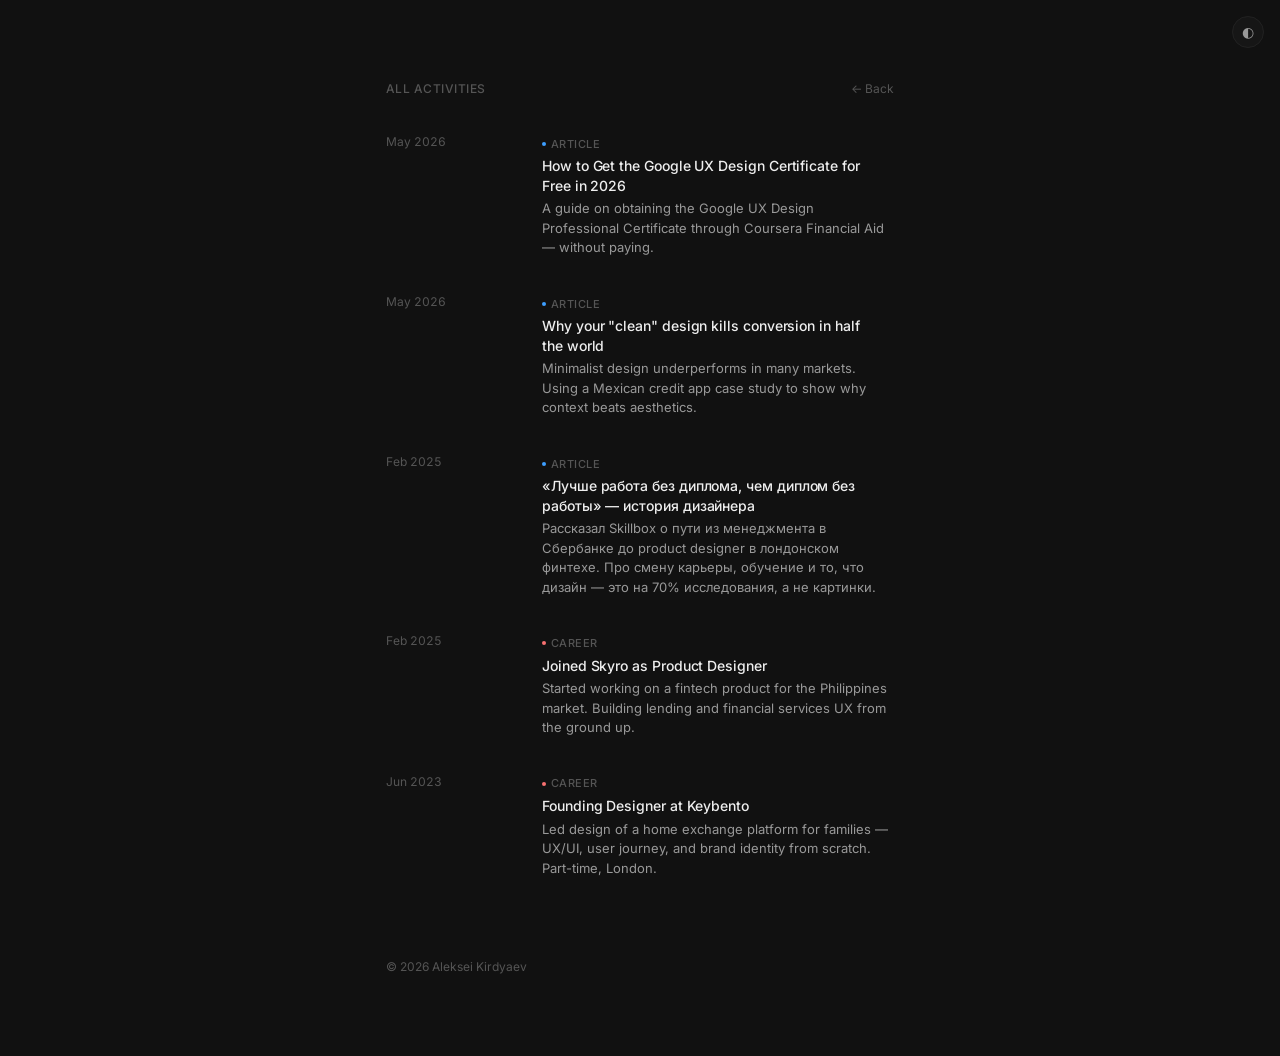
==== activities.html @ fc25049b "Last activities: show 5 + show all page, activities.html" ====
<!DOCTYPE html>
<html lang="en" data-theme="light">
<head>
  <meta charset="UTF-8" />
  <meta name="viewport" content="width=device-width, initial-scale=1.0" />
  <title>All activities — Aleksei Kirdyaev</title>
  <link rel="preconnect" href="https://fonts.googleapis.com" />
  <link rel="preconnect" href="https://fonts.gstatic.com" crossorigin />
  <link href="https://fonts.googleapis.com/css2?family=Inter:wght@300;400;500;600&display=swap" rel="stylesheet" />
  <link rel="stylesheet" href="style.css" />
</head>
<body data-page="activities">

  <header class="site-header">
    <button class="theme-toggle" id="themeToggle" aria-label="Toggle theme">
      <span class="theme-icon">◐</span>
    </button>
  </header>

  <div class="page-shell">
    <main class="homepage">

      <section class="activity">
        <div class="activity-header">
          <p class="section-label">All activities</p>
          <a href="index.html" class="back-link">← Back</a>
        </div>
        <div class="feed" id="feed">
          <div class="feed-loading">Loading…</div>
        </div>
      </section>

    </main>

    <footer class="site-footer">
      <p>© 2026 Aleksei Kirdyaev</p>
    </footer>
  </div>

  <script src="script.js"></script>
</body>
</html>
---- style.css ----
/* ─── Tokens ─────────────────────────────────────────────── */
:root {
  --foreground:   #111;
  --background:   #fff;
  --grey1:        #111;
  --grey2:        #555;
  --grey3:        #999;
  --border:       #e5e5e5;
  --wash1:        #e5e5e5;
  --wash2:        #f2f2f2;

  --spacing-xxs:  4px;
  --spacing-xs:   8px;
  --spacing-sm:   16px;
  --spacing-md:   24px;
  --spacing-lg:   32px;
  --spacing-xl:   48px;
  --spacing-xxl:  64px;

  --radius:       4px;
  --radius-md:    10px;
  --transition:   0.15s cubic-bezier(0.4, 0, 0.2, 1);
}

[data-theme="dark"] {
  --foreground:   #eee;
  --background:   #111;
  --grey1:        #eee;
  --grey2:        #999;
  --grey3:        #555;
  --border:       #222;
  --wash1:        #1a1a1a;
  --wash2:        #161616;
}

/* ─── Reset ──────────────────────────────────────────────── */
*, *::before, *::after { box-sizing: border-box; margin: 0; padding: 0; }

html {
  font-size: 14px;
  -webkit-font-smoothing: antialiased;
  scroll-behavior: smooth;
}

body {
  font-family: -apple-system, BlinkMacSystemFont, 'Inter', system-ui, sans-serif;
  background: var(--background);
  color: var(--foreground);
  line-height: 1.5;
  overflow-y: scroll;
  transition: background var(--transition), color var(--transition);
}

a {
  color: inherit;
  text-decoration: none;
}

/* ─── Page shell ─────────────────────────────────────────── */
.page-shell {
  max-width: 540px;
  margin: 0 auto;
  padding: 80px 16px;
}

/* ─── Header ─────────────────────────────────────────────── */
.site-header {
  position: fixed;
  top: 16px;
  right: 16px;
  z-index: 10;
}

.theme-toggle {
  background: var(--wash2);
  border: 1px solid var(--border);
  color: var(--grey2);
  width: 32px;
  height: 32px;
  border-radius: 50%;
  cursor: pointer;
  font-size: 14px;
  display: flex;
  align-items: center;
  justify-content: center;
  transition: var(--transition);
}

.theme-toggle:hover {
  background: var(--wash1);
  color: var(--grey1);
}

/* ─── Homepage ───────────────────────────────────────────── */
.homepage {
  display: flex;
  flex-direction: column;
  gap: var(--spacing-xxl);
}

/* ─── Hero ───────────────────────────────────────────────── */
.hero {
  display: flex;
  flex-direction: column;
  gap: var(--spacing-lg);
}

.hero-identity {
  display: flex;
  align-items: center;
  gap: var(--spacing-md);
}

.avatar {
  width: 92px;
  height: 92px;
  border-radius: var(--radius-md);
  overflow: hidden;
  flex-shrink: 0;
  background: var(--wash2);
}

.avatar img {
  width: 100%;
  height: 100%;
  object-fit: cover;
  filter: grayscale(100%);
}

.hero-text {
  display: flex;
  flex-direction: column;
  gap: var(--spacing-xxs);
}

.hero-name {
  font-size: 16px;
  font-weight: 500;
  line-height: 1;
  color: var(--grey1);
  letter-spacing: -0.02em;
}

.hero-role {
  font-size: 14px;
  font-weight: 400;
  color: var(--grey2);
  letter-spacing: -0.005em;
}

/* ─── About ──────────────────────────────────────────────── */
.about {
  display: flex;
  flex-direction: column;
  gap: var(--spacing-sm);
}

.about-text {
  font-size: 14px;
  font-weight: 400;
  line-height: 1.6;
  color: var(--grey1);
  letter-spacing: -0.005em;
}

.about-text a {
  color: var(--grey1);
  border-bottom: 1px solid var(--border);
  transition: border-color var(--transition);
}

.about-text a:hover {
  border-color: var(--grey1);
}

/* ─── Section title ──────────────────────────────────────── */
.section-label {
  font-size: 12px;
  font-weight: 500;
  color: var(--grey3);
  letter-spacing: 0.04em;
  text-transform: uppercase;
  margin-bottom: var(--spacing-sm);
}

/* ─── Experience / Timeline ──────────────────────────────── */
.experience {
  display: flex;
  flex-direction: column;
}

.timeline {
  display: flex;
  flex-direction: column;
  row-gap: var(--spacing-sm);
}

.timeline-item {
  display: grid;
  grid-template-columns: 140px 1fr;
  gap: 0 var(--spacing-sm);
  padding: var(--spacing-xs) 0;
}

.timeline-period {
  font-size: 12px;
  color: var(--grey3);
  padding-top: 2px;
  font-variant-numeric: tabular-nums;
}

.timeline-role {
  font-size: 14px;
  font-weight: 500;
  color: var(--grey1);
  margin-bottom: var(--spacing-xxs);
  letter-spacing: -0.005em;
}

.timeline-company {
  font-size: 13px;
  font-weight: 400;
  color: var(--grey2);
}

/* ─── Toolbox ─────────────────────────────────────────────── */
.toolbox {
  display: flex;
  flex-direction: column;
}

.toolbox-row {
  display: grid;
  grid-template-columns: 140px 1fr;
  gap: 0 var(--spacing-sm);
  padding: var(--spacing-sm) 0;
  align-items: center;
}

.toolbox-label {
  font-size: 13px;
  color: var(--grey3);
}

.tool-icons {
  display: flex;
  align-items: center;
  gap: 12px;
  flex-wrap: nowrap;
}

.tool-icon {
  position: relative;
  display: flex;
  align-items: center;
  justify-content: center;
  flex-shrink: 0;
}

.tool-icon img {
  width: 20px;
  height: 20px;
  display: block;
  filter: grayscale(1) opacity(0.35);
  transition: filter var(--transition);
}

.tool-icon:hover img {
  filter: none;
}

[data-theme="dark"] .tool-icon img {
  filter: grayscale(1) invert(1) opacity(0.45);
}

[data-theme="dark"] .tool-icon:hover img {
  filter: invert(0);
}

/* Tooltip */
.tool-icon::after {
  content: attr(title);
  position: absolute;
  bottom: calc(100% + 6px);
  left: 50%;
  transform: translateX(-50%);
  background: var(--grey1);
  color: var(--background);
  font-size: 11px;
  font-weight: 500;
  white-space: nowrap;
  padding: 3px 7px;
  border-radius: 4px;
  pointer-events: none;
  opacity: 0;
  transition: opacity var(--transition);
}

.tool-icon:hover::after {
  opacity: 1;
}

/* ─── Contact ────────────────────────────────────────────── */
.contact {
  display: flex;
  flex-direction: column;
}

.contact-list {
  display: flex;
  flex-direction: column;
}

.contact-row {
  display: grid;
  grid-template-columns: 140px 1fr;
  gap: 0 var(--spacing-sm);
  padding: var(--spacing-xs) 0;
  align-items: baseline;
}

.contact-label {
  font-size: 13px;
  color: var(--grey3);
}

.contact-link {
  font-size: 14px;
  font-weight: 400;
  color: var(--grey1);
  letter-spacing: -0.005em;
  transition: color var(--transition);
}

.contact-link:hover {
  color: var(--grey2);
}

/* ─── Moodboards ─────────────────────────────────────────── */
.moodboards {
  display: flex;
  flex-direction: column;
  animation: fadeUp 0.4s ease both;
  animation-delay: 0.19s;
}

.arena-channels {
  display: flex;
  flex-direction: column;
  gap: var(--spacing-md);
}

.arena-channel {
  display: flex;
  flex-direction: column;
  gap: var(--spacing-xs);
}

.arena-channel-meta {
  display: grid;
  grid-template-columns: 140px 1fr;
  gap: 0 var(--spacing-sm);
  align-items: baseline;
}

.arena-channel-period {
  font-size: 12px;
  color: var(--grey3);
}

.arena-channel-title {
  font-size: 14px;
  font-weight: 500;
  color: var(--grey1);
  letter-spacing: -0.005em;
  display: flex;
  align-items: center;
  gap: 4px;
  transition: color var(--transition);
}

.arena-channel-title:hover {
  color: var(--grey2);
}

.arena-channel-count {
  font-size: 13px;
  color: var(--grey3);
  font-weight: 400;
}

.arena-scroll {
  display: flex;
  gap: var(--spacing-xs);
  overflow-x: auto;
  padding-bottom: 4px;
  scrollbar-width: none;
  -webkit-overflow-scrolling: touch;
  /* break out of page-shell */
  margin-left: calc(50% - 50vw);
  margin-right: calc(50% - 50vw);
  padding-left: calc(50vw - 270px);
  padding-right: 32px;
}

.arena-scroll::-webkit-scrollbar {
  display: none;
}

.arena-thumb-link {
  display: block;
  flex-shrink: 0;
}

.arena-thumb {
  width: 200px;
  height: 220px;
  border-radius: var(--radius-md);
  object-fit: cover;
  flex-shrink: 0;
  background: var(--wash2);
  display: block;
  transition: opacity var(--transition);
  box-shadow: inset 0 0 0 1px rgba(0,0,0,0.07);
}

.arena-thumb-link:hover .arena-thumb {
  opacity: 0.85;
}

.arena-thumb-placeholder {
  width: 200px;
  height: 220px;
  border-radius: var(--radius-md);
  background: var(--wash2);
  flex-shrink: 0;
}

/* ─── Activity Feed ──────────────────────────────────────── */
.activity {
  display: flex;
  flex-direction: column;
}

.activity-header {
  display: flex;
  align-items: baseline;
  justify-content: space-between;
  margin-bottom: var(--spacing-sm);
}

.activity-header .section-label {
  margin-bottom: 0;
}

.activity-updated {
  font-size: 11px;
  color: var(--grey3);
}

.feed {
  display: flex;
  flex-direction: column;
}

.feed-item {
  display: grid;
  grid-template-columns: 140px 1fr;
  gap: 0 var(--spacing-sm);
  padding: var(--spacing-sm) 0;
}

.feed-item.is-link {
  cursor: pointer;
}

.feed-item.is-link:hover .feed-title {
  color: var(--grey2);
}

.feed-date {
  font-size: 12px;
  color: var(--grey3);
  padding-top: 3px;
  font-variant-numeric: tabular-nums;
}

.feed-type-badge {
  display: inline-flex;
  align-items: center;
  gap: 5px;
  font-size: 11px;
  font-weight: 500;
  letter-spacing: 0.04em;
  text-transform: uppercase;
  color: var(--grey3);
  margin-bottom: 4px;
}

.feed-type-dot {
  width: 4px;
  height: 4px;
  border-radius: 50%;
  flex-shrink: 0;
}

.type-article  .feed-type-dot { background: #3e9fff; }
.type-talk     .feed-type-dot { background: #a78bfa; }
.type-case     .feed-type-dot { background: #f09637; }
.type-ai       .feed-type-dot { background: #34d399; }
.type-mentorship .feed-type-dot { background: #fb923c; }
.type-career   .feed-type-dot { background: #f87171; }
.type-award    .feed-type-dot { background: #fbbf24; }

.feed-title {
  font-size: 14px;
  font-weight: 500;
  color: var(--grey1);
  line-height: 1.4;
  margin-bottom: 4px;
  letter-spacing: -0.005em;
  display: flex;
  align-items: baseline;
  gap: 4px;
  transition: color var(--transition);
}

.feed-title-arrow {
  font-size: 11px;
  color: var(--grey3);
  opacity: 0;
  transition: opacity var(--transition), transform var(--transition);
  flex-shrink: 0;
}

.feed-item.is-link:hover .feed-title-arrow {
  opacity: 1;
  transform: translate(2px, -1px);
}

.feed-desc {
  font-size: 13px;
  font-weight: 400;
  color: var(--grey2);
  line-height: 1.5;
}

.feed-loading {
  color: var(--grey3);
  font-size: 13px;
  padding: var(--spacing-sm) 0;
}

/* ─── Show more / Back ───────────────────────────────────── */
.show-more {
  display: inline-block;
  margin-top: var(--spacing-sm);
  font-size: 13px;
  color: var(--grey2);
  transition: color var(--transition);
}

.show-more:hover {
  color: var(--grey1);
}

.back-link {
  font-size: 12px;
  color: var(--grey3);
  transition: color var(--transition);
}

.back-link:hover {
  color: var(--grey1);
}

/* ─── Footer ─────────────────────────────────────────────── */
.site-footer {
  padding-top: var(--spacing-xxl);
  font-size: 12px;
  color: var(--grey3);
}

/* ─── Entrance animation ─────────────────────────────────── */
@keyframes fadeUp {
  from { opacity: 0; transform: translateY(8px); }
  to   { opacity: 1; transform: translateY(0); }
}

.hero       { animation: fadeUp 0.4s ease both; }
.about      { animation: fadeUp 0.4s ease both; animation-delay: 0.06s; }
.experience { animation: fadeUp 0.4s ease both; animation-delay: 0.10s; }
.toolbox    { animation: fadeUp 0.4s ease both; animation-delay: 0.13s; }
.contact    { animation: fadeUp 0.4s ease both; animation-delay: 0.16s; }
.activity   { animation: fadeUp 0.4s ease both; animation-delay: 0.20s; }

/* ─── Responsive ─────────────────────────────────────────── */
@media (max-width: 480px) {
  .page-shell {
    padding: 48px 16px;
  }

  .feed-item,
  .timeline-item {
    grid-template-columns: 1fr;
    gap: 4px 0;
  }
}
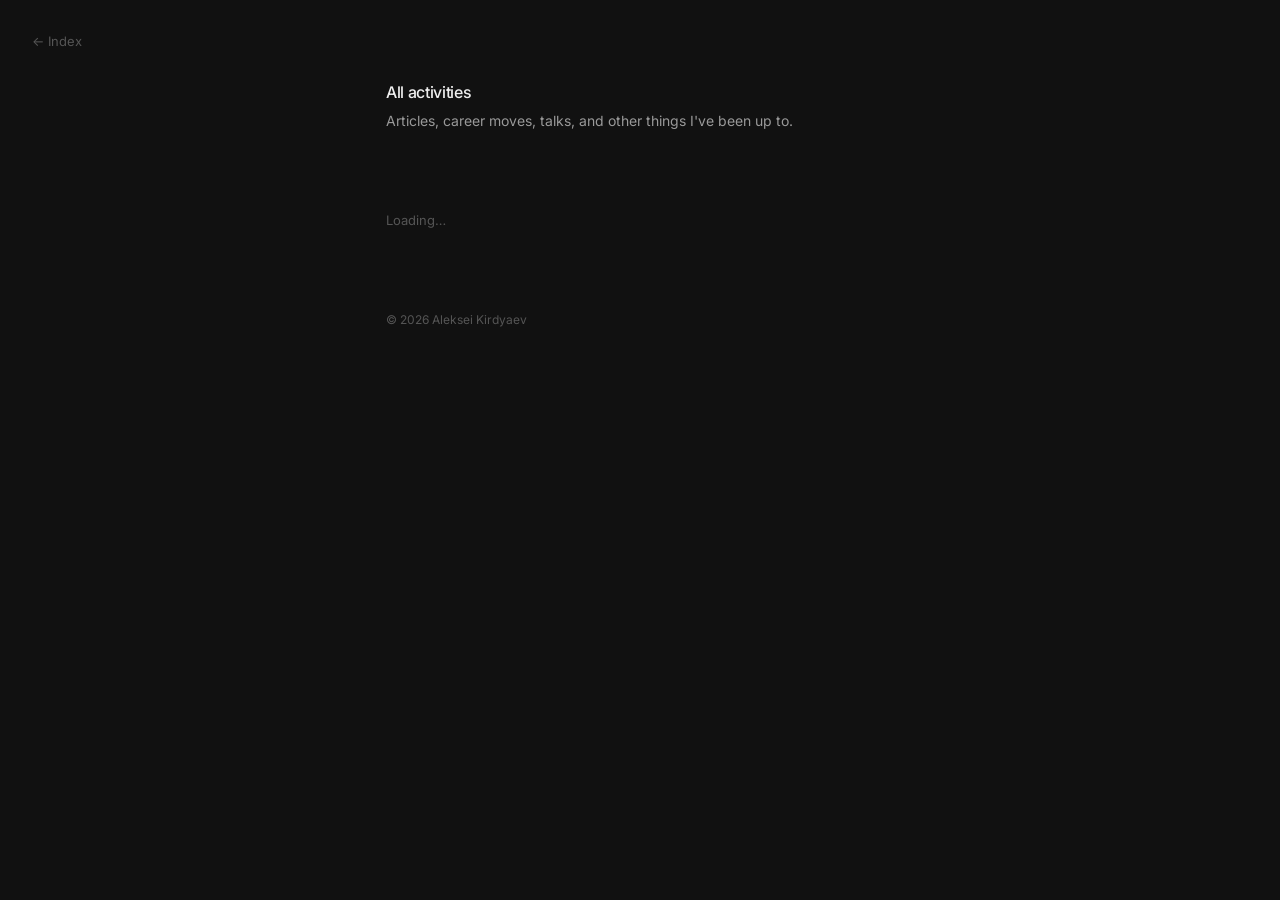
==== commit f55ac025: "Activities page: clean list format matching hamzaalabou style" ====
--- a/activities.html
+++ b/activities.html
@@ -11,26 +11,18 @@
 </head>
 <body data-page="activities">
 
-  <header class="site-header">
-    <button class="theme-toggle" id="themeToggle" aria-label="Toggle theme">
-      <span class="theme-icon">◐</span>
-    </button>
-  </header>
+  <a href="index.html" class="activities-back">← Index</a>
 
-  <div class="page-shell">
-    <main class="homepage">
+  <div class="activities-shell">
 
-      <section class="activity">
-        <div class="activity-header">
-          <p class="section-label">All activities</p>
-          <a href="index.html" class="back-link">← Back</a>
-        </div>
-        <div class="feed" id="feed">
-          <div class="feed-loading">Loading…</div>
-        </div>
-      </section>
+    <div class="activities-intro">
+      <h1 class="activities-title">All activities</h1>
+      <p class="activities-subtitle">Articles, career moves, talks, and other things I've been up to.</p>
+    </div>
 
-    </main>
+    <div class="activities-list" id="feed">
+      <div class="feed-loading">Loading…</div>
+    </div>
 
     <footer class="site-footer">
       <p>© 2026 Aleksei Kirdyaev</p>
--- a/style.css
+++ b/style.css
@@ -551,6 +551,79 @@
   padding: var(--spacing-sm) 0;
 }
 
+/* ─── Activities page ────────────────────────────────────── */
+.activities-back {
+  position: fixed;
+  top: 32px;
+  left: 32px;
+  font-size: 13px;
+  color: var(--grey3);
+  transition: color var(--transition);
+  z-index: 10;
+}
+
+.activities-back:hover {
+  color: var(--grey1);
+}
+
+.activities-shell {
+  max-width: 540px;
+  margin: 0 auto;
+  padding: 80px 16px;
+}
+
+.activities-intro {
+  margin-bottom: var(--spacing-xxl);
+}
+
+.activities-title {
+  font-size: 16px;
+  font-weight: 500;
+  color: var(--grey1);
+  letter-spacing: -0.02em;
+  margin-bottom: 6px;
+}
+
+.activities-subtitle {
+  font-size: 14px;
+  color: var(--grey2);
+  line-height: 1.5;
+}
+
+.activities-list {
+  display: flex;
+  flex-direction: column;
+  gap: var(--spacing-lg);
+}
+
+.act-item {
+  display: flex;
+  flex-direction: column;
+  gap: 4px;
+  animation: fadeUp 0.4s ease both;
+}
+
+.act-title {
+  font-size: 14px;
+  font-weight: 500;
+  color: var(--grey1);
+  letter-spacing: -0.005em;
+  line-height: 1.4;
+  transition: color var(--transition);
+}
+
+a.act-title:hover {
+  color: var(--grey2);
+}
+
+.act-desc {
+  font-size: 14px;
+  font-weight: 400;
+  color: var(--grey2);
+  line-height: 1.55;
+  letter-spacing: -0.005em;
+}
+
 /* ─── Show more / Back ───────────────────────────────────── */
 .show-more {
   display: inline-block;
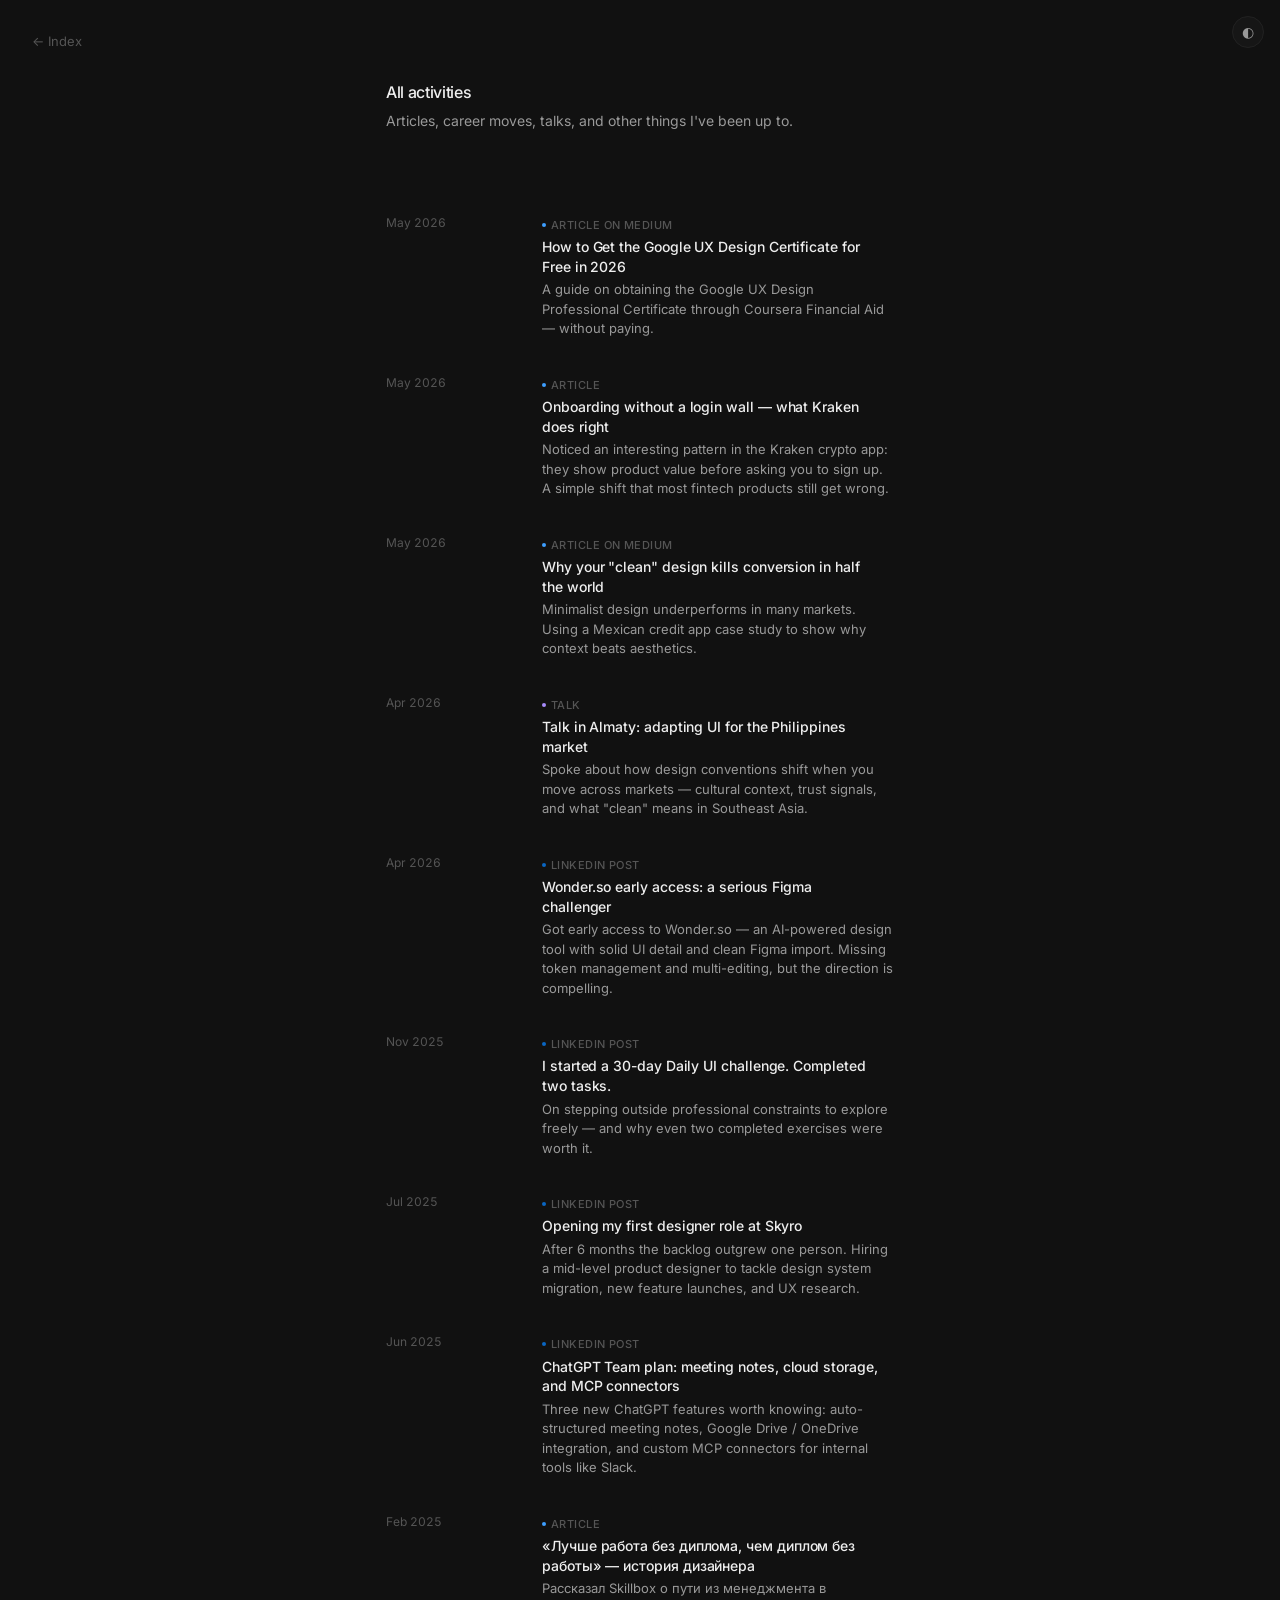
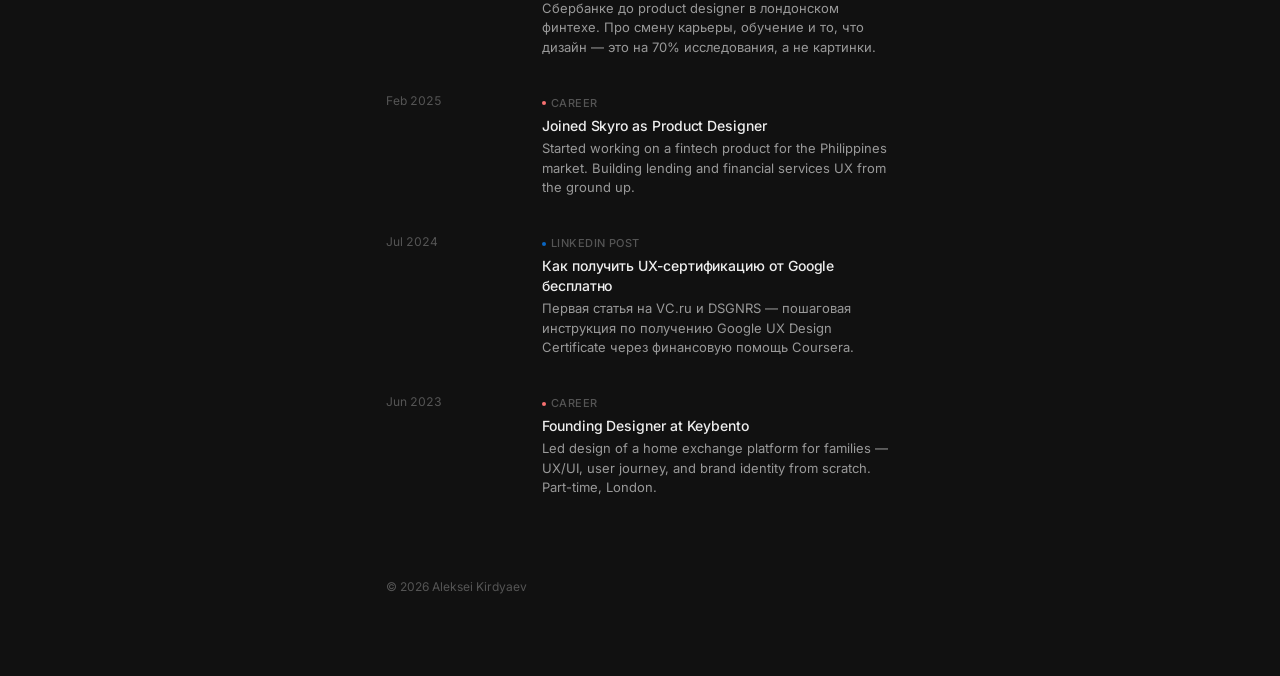
==== commit 7e42cced: "Add theme toggle to activities page Co-Authored-By: Claude Sonnet 4.6 <noreply@anthropic.com>" ====
--- a/activities.html
+++ b/activities.html
@@ -10,6 +10,12 @@
   <link rel="stylesheet" href="style.css" />
 </head>
 <body data-page="activities">
+
+  <header class="site-header">
+    <button class="theme-toggle" id="themeToggle" aria-label="Toggle theme">
+      <span class="theme-icon">◐</span>
+    </button>
+  </header>
 
   <a href="index.html" class="activities-back">← Index</a>
 
--- a/style.css
+++ b/style.css
@@ -134,8 +134,8 @@
 }
 
 .hero-name {
-  font-size: 16px;
-  font-weight: 500;
+  font-size: 22px;
+  font-weight: 400;
   line-height: 1;
   color: var(--grey1);
   letter-spacing: -0.02em;
@@ -144,7 +144,7 @@
 .hero-role {
   font-size: 14px;
   font-weight: 400;
-  color: var(--grey2);
+  color: var(--grey3);
   letter-spacing: -0.005em;
 }
 
@@ -300,6 +300,29 @@
   opacity: 1;
 }
 
+.tool-icon-svg {
+  color: #aaa;
+  transition: color var(--transition);
+}
+
+.tool-icon-svg svg {
+  width: 20px;
+  height: 20px;
+  display: block;
+}
+
+.tool-icon-svg:hover {
+  color: #10A37F;
+}
+
+[data-theme="dark"] .tool-icon-svg {
+  color: #555;
+}
+
+[data-theme="dark"] .tool-icon-svg:hover {
+  color: #10A37F;
+}
+
 /* ─── Contact ────────────────────────────────────────────── */
 .contact {
   display: flex;
@@ -340,8 +363,6 @@
 .moodboards {
   display: flex;
   flex-direction: column;
-  animation: fadeUp 0.4s ease both;
-  animation-delay: 0.19s;
 }
 
 .arena-channels {
@@ -410,6 +431,7 @@
 .arena-thumb-link {
   display: block;
   flex-shrink: 0;
+  animation: fadeUp 0.5s cubic-bezier(0.16, 1, 0.3, 1) both;
 }
 
 .arena-thumb {
@@ -505,6 +527,8 @@
 }
 
 .type-article  .feed-type-dot { background: #3e9fff; }
+.type-medium   .feed-type-dot { background: #3e9fff; }
+.type-linkedin .feed-type-dot { background: #0a66c2; }
 .type-talk     .feed-type-dot { background: #a78bfa; }
 .type-case     .feed-type-dot { background: #f09637; }
 .type-ai       .feed-type-dot { background: #34d399; }
@@ -593,7 +617,6 @@
 .activities-list {
   display: flex;
   flex-direction: column;
-  gap: var(--spacing-lg);
 }
 
 .act-item {
@@ -654,18 +677,24 @@
   color: var(--grey3);
 }
 
-/* ─── Entrance animation ─────────────────────────────────── */
+/* ─── Entrance animations ────────────────────────────────── */
 @keyframes fadeUp {
   from { opacity: 0; transform: translateY(8px); }
   to   { opacity: 1; transform: translateY(0); }
 }
 
-.hero       { animation: fadeUp 0.4s ease both; }
-.about      { animation: fadeUp 0.4s ease both; animation-delay: 0.06s; }
-.experience { animation: fadeUp 0.4s ease both; animation-delay: 0.10s; }
-.toolbox    { animation: fadeUp 0.4s ease both; animation-delay: 0.13s; }
-.contact    { animation: fadeUp 0.4s ease both; animation-delay: 0.16s; }
-.activity   { animation: fadeUp 0.4s ease both; animation-delay: 0.20s; }
+/* Scroll-reveal: JS adds .will-animate, then .animated when in view */
+.will-animate {
+  opacity: 0;
+  transform: translateY(12px);
+  transition: opacity 0.6s cubic-bezier(0.16, 1, 0.3, 1),
+              transform 0.6s cubic-bezier(0.16, 1, 0.3, 1);
+}
+
+.will-animate.animated {
+  opacity: 1;
+  transform: none;
+}
 
 /* ─── Responsive ─────────────────────────────────────────── */
 @media (max-width: 480px) {
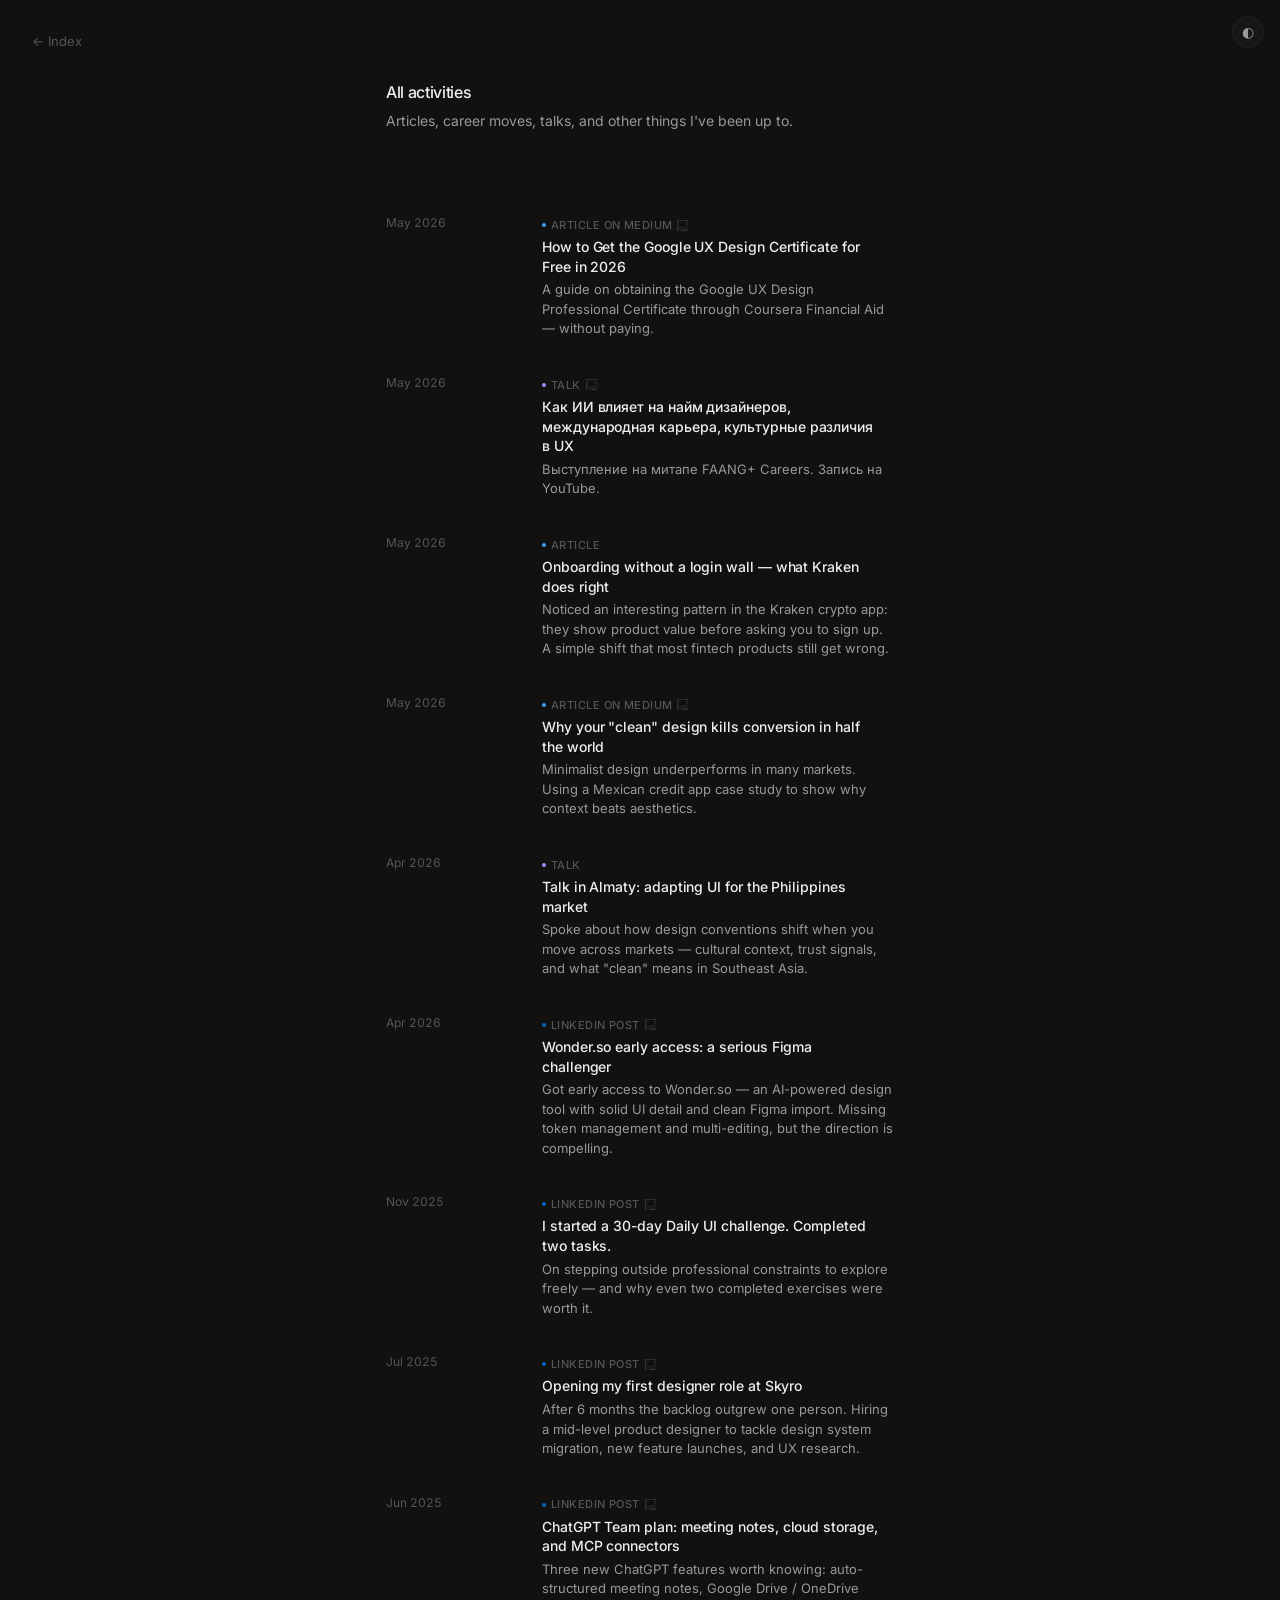
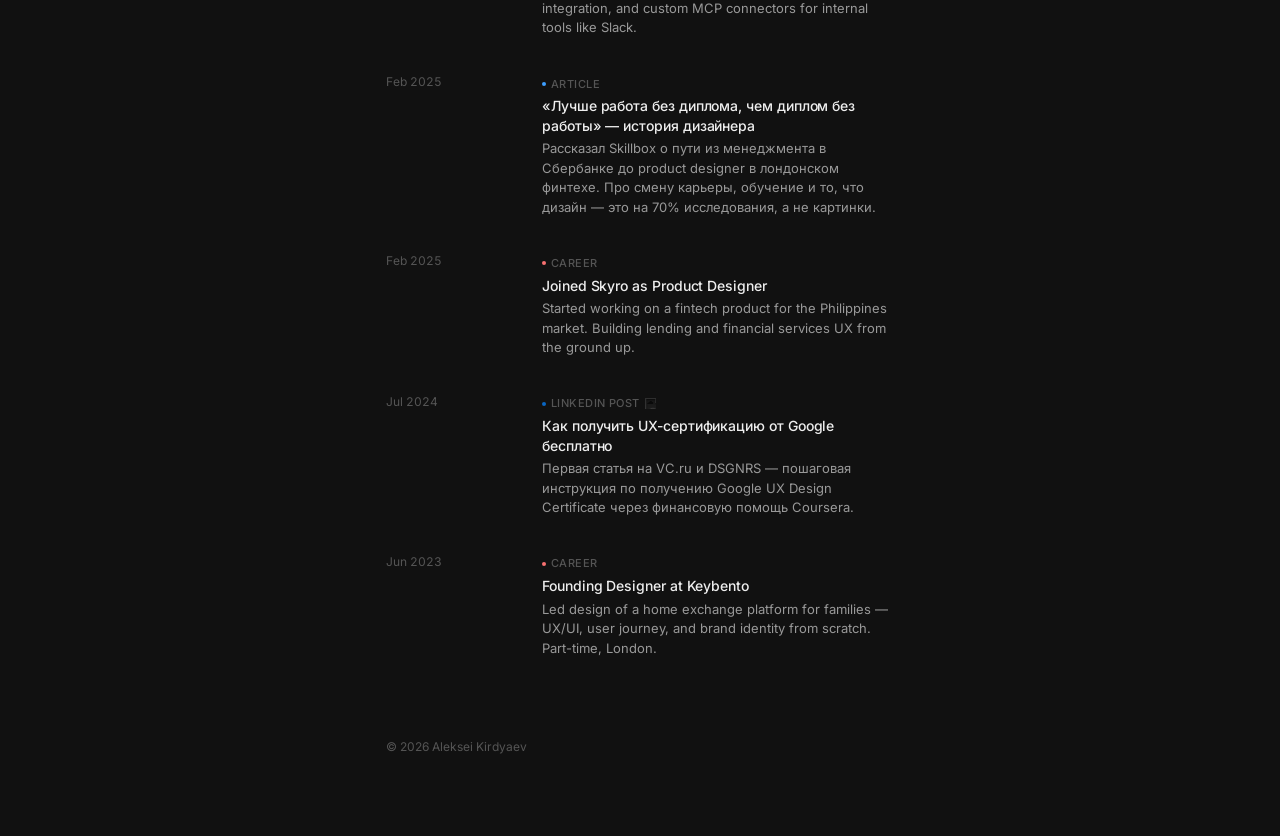
==== commit 3172ebb9: "Add Vercel Analytics Co-Authored-By: Claude Sonnet 4.6 <noreply@anthropic.com>" ====
--- a/activities.html
+++ b/activities.html
@@ -36,5 +36,6 @@
   </div>
 
   <script src="script.js"></script>
+  <script defer src="/_vercel/insights/script.js"></script>
 </body>
 </html>
--- a/style.css
+++ b/style.css
@@ -519,6 +519,19 @@
   margin-bottom: 4px;
 }
 
+.feed-platform-icon {
+  width: 11px;
+  height: 11px;
+  display: inline-block;
+  vertical-align: middle;
+  filter: grayscale(1) opacity(0.4);
+  flex-shrink: 0;
+}
+
+[data-theme="dark"] .feed-platform-icon {
+  filter: grayscale(1) invert(1) opacity(0.4);
+}
+
 .feed-type-dot {
   width: 4px;
   height: 4px;
